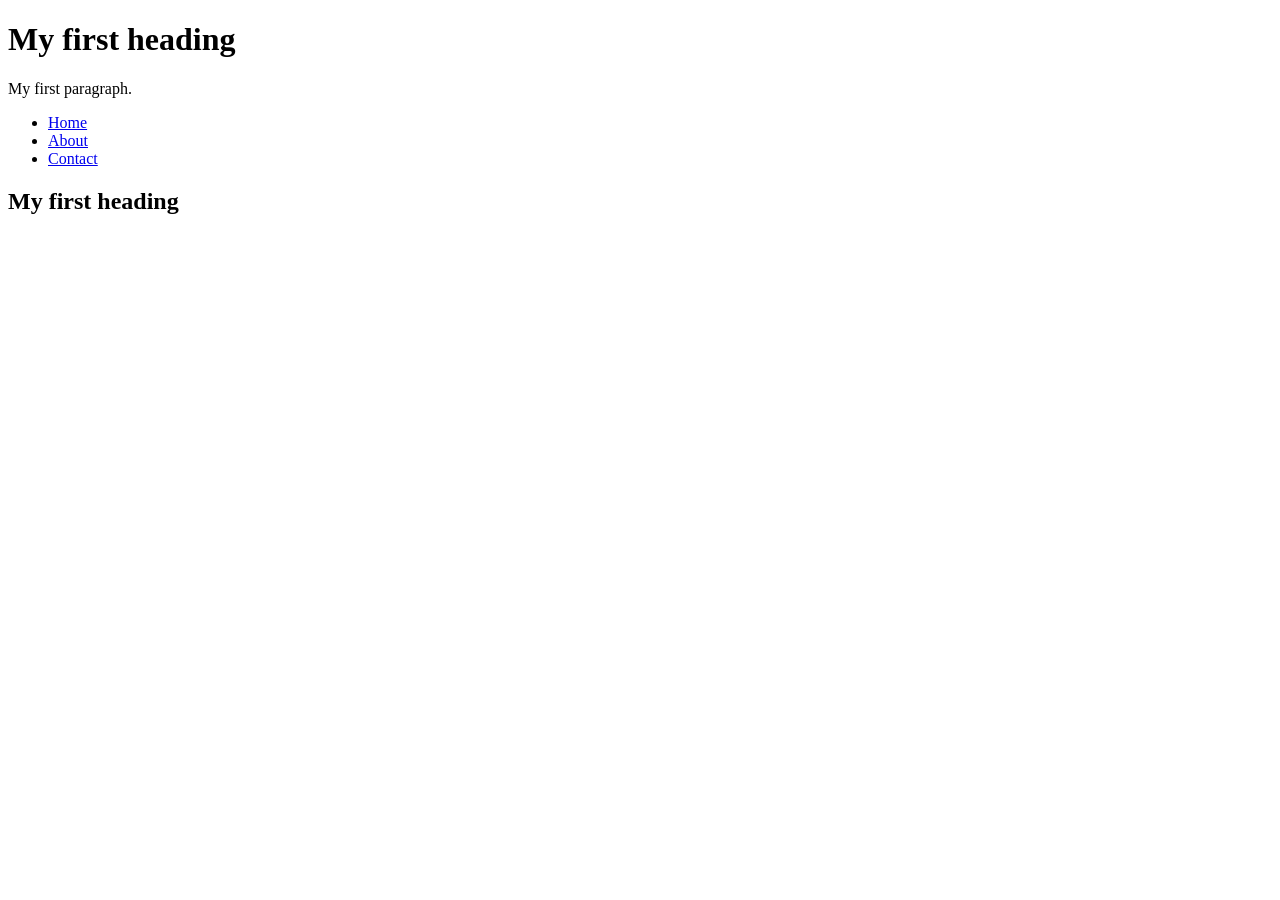
==== index.html @ 36d34771 "push push now" ====
<!DOCTYPE html>
<html>
    <body>
        <h1>My first heading</h1>
        <p>My first paragraph.</p>

        <header>
            <nav>
                <ul>
                    <li><a href="index.html">Home</a></li>
                    <li><a href="about.html">About</a></li>
                    <li><a href="contact.html">Contact</a></li>
                </ul>
<link rel="stylesheet" type="text/css" href="css/style.css"/>
<h1 class="emphasis">My first heading</h1>

            
        </header>
    </body>
</html>
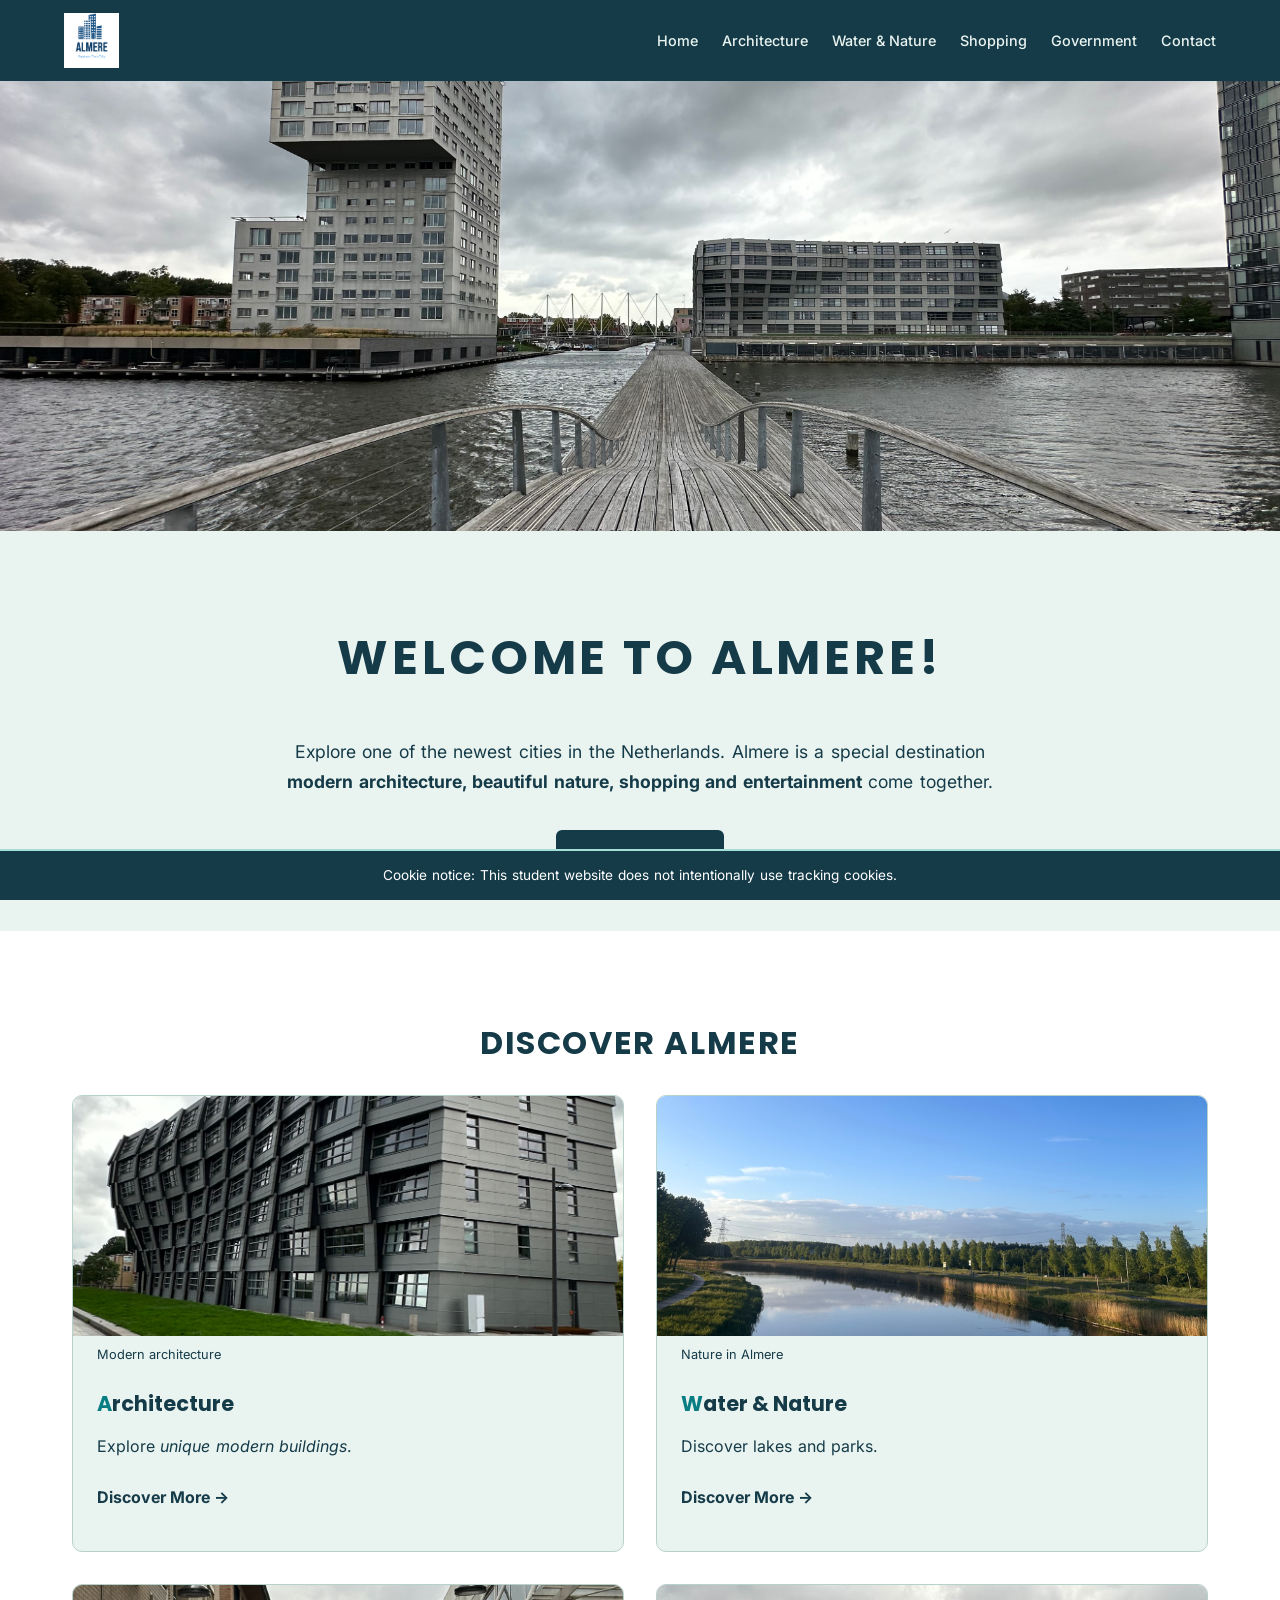
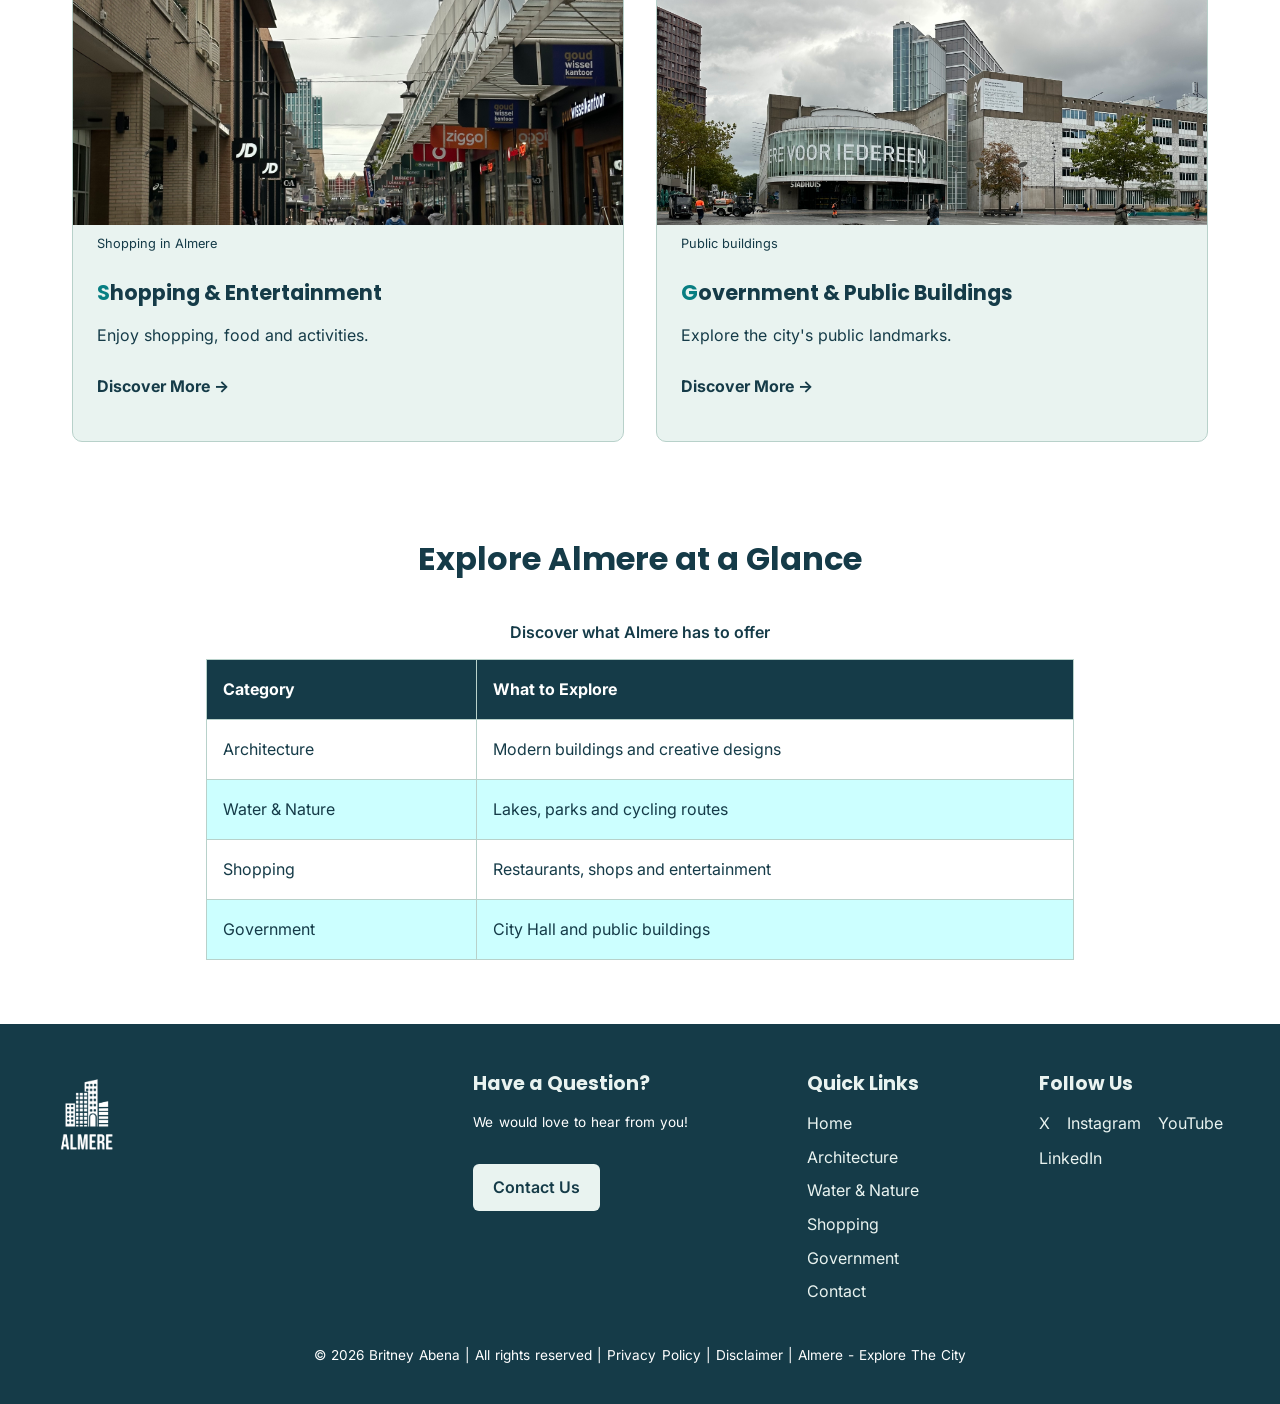
==== commit 8430b60b: "add some contents and edit" ====
--- a/index.html
+++ b/index.html
@@ -1,20 +1,210 @@
 <!DOCTYPE html>
-<html>
-    <body>
-        <h1>My first heading</h1>
-        <p>My first paragraph.</p>
-
-        <header>
-            <nav>
-                <ul>
-                    <li><a href="index.html">Home</a></li>
-                    <li><a href="about.html">About</a></li>
-                    <li><a href="contact.html">Contact</a></li>
-                </ul>
-<link rel="stylesheet" type="text/css" href="css/style.css"/>
-<h1 class="emphasis">My first heading</h1>
-
+<html lang="en">
+
+<head>
+    <meta charset="UTF-8">
+    <meta name="author" content="Britney Asante">
+    <meta name="description" content="Explore Almere through architecture, nature, shopping and public buildings.">
+    <meta name="keywords" content="Almere, architecture, nature, shopping, city">
+    <meta name="viewport" content="width=device-width, initial-scale=1.0">
+
+    <title>Home | Explore The City</title>
+
+    <link rel="stylesheet" type="text/css" href="css/style.css">
+    <link rel="icon" type="image/jpeg" href="img/almere-mainlogo.jpg">
+   
+</head>
+
+<body>
+
+    <!--Navigation-->
+    <header class="site-header">
+        <nav aria-label="Main navigation">
+            <a href="index.html" class="logo">
+                <img src="img/almere-mainlogo.jpg"
+                     alt="Almere"
+                     title="Explore Almere">
+            </a>
+
+            <ul class="navigation">
+                <li><a href="index.html">Home</a></li>
+                <li><a href ="architecture.html">Architecture</a></li>
+                <li><a href="nature.html">Water &amp; Nature</a></li>
+                <li><a href="shopping.html">Shopping</a></li>
+                <li><a href="government.html">Government</a></li>
+                <li><a href="contact.html">Contact</a></li>
+            </ul>
+        </nav>
+    </header>
+
+    <main>
+        <!--Main image and introduction-->
+        <section class="hero">
+            <figure>
+                <img src="img/almere-city.jpg" 
+                     alt="Modern buidings in Almere city Centre"
+                     title="Welcome to Almere">
+            </figure>
+
+            <article>
+                <h1>WELCOME TO ALMERE!</h1>
+
+                <p> 
+                 Explore one of the newest cities in the Netherlands. Almere is a special destination <strong>modern architecture, beautiful nature, shopping and entertainment</strong> come together.
+                </p>
+
+                <a href="#discover" class="button">Explore Almere</a>
+            </article>
+        </section>
+
+        <!--Introduction of Almere-->
+        <section id="discover" class="highlights">
+             <h2>Discover Almere</h2>
+
+             <section class="card-container">
+                <article class="card">
+                    <figure>
+                        <img src="img/architecture.jpg"
+                             alt="Modern buidings in Almere"
+                             title="Architecture in Almere">
+                        <figcaption>Modern architecture</figcaption>
+                    </figure>
+
+                    <h3>Architecture</h3>
+                    <p> Explore <em>unique modern buildings</em>.</p>
+                    <a href="architecture.html">Discover More &rarr;</a>
+                </article>
+
+                <article class="card">
+                    <figure>
+                        <img src="img/nature.jpg"
+                             alt="Lake in Almere"
+                             title="Water and Nature">
+                        <figcaption>Nature in Almere</figcaption>
+                    </figure>
+
+                     <h3>Water &amp; Nature</h3>
+                     <p> Discover lakes and parks.</p>
+                     <a href="nature.html">Discover More &rarr;</a>
+                </article>
+
+
+                <article class="card">
+                    <figure>
+                        <img src="img/shopping.jpg"
+                             alt="Shopping centre in Almere"
+                             title="Shopping and Entertainment">
+                        <figcaption>Shopping in Almere</figcaption>
+                    </figure>
+
+                     <h3>Shopping &amp; Entertainment</h3>
+                     <p> Enjoy shopping, food and activities.</p>
+                     <a href="shopping.html">Discover More &rarr;</a>
+                </article>
+
+                 <article class="card">
+                    <figure>
+                        <img src="img/government.jpg"
+                             alt="Public building in Almere"
+                             title="Government and Public Buildiings">
+                        <figcaption>Public buildings</figcaption>
+                    </figure>
+
+                     <h3>Government &amp; Public Buildings</h3>
+                     <p> Explore the city's public landmarks.</p>
+                     <a href="government.html">Discover More &rarr;</a>
+                </article>
+
+                </section>
+         </section>
+
+         <section class="city-overview">
+    <h2>Explore Almere at a Glance</h2>
+
+    <table>
+        <caption>Discover what Almere has to offer</caption>
+
+        <thead>
+            <tr>
+                <th scope="col">Category</th>
+                <th scope="col">What to Explore</th>
+            </tr>
+        </thead>
+
+        <tbody>
+            <tr>
+                <td>Architecture</td>
+                <td>Modern buildings and creative designs</td>
+            </tr>
+            <tr>
+                <td>Water &amp; Nature</td>
+                <td>Lakes, parks and cycling routes</td>
+            </tr>
+            <tr>
+                <td>Shopping</td>
+                <td>Restaurants, shops and entertainment</td>
+            </tr>
+            <tr>
+                <td>Government</td>
+                <td>City Hall and public buildings</td>
+            </tr>
+        </tbody>
+    </table>
+</section>
+
+    </main>
+
+    <!--Footer-->
+    <footer class="site-footer">
+
+        <section class="footer-container">
+
+            <article class="footer-about">
+                <img src="img/almere-logo.jpg"
+                     alt="Almere"
+                     class="footer-logo"
+                     title="Almere logo">
+                </article>
+
+                <article class="footer-contact">
+                    <h2>Have a Question?</h2>
+                    <p>We would love to hear from you!</p>
+                    <a href="contact.html" class="button">
+                        Contact Us
+                    </a> 
+                </article>
+
+        <nav class="footer-links" aria-label="Footer navigation">
+            <h2>Quick Links</h2>
             
-        </header>
-    </body>
+            <ul>
+                <li><a href="index.html">Home</a></li>
+                <li><a href ="architecture.html">Architecture</a></li>
+                <li><a href="nature.html">Water &amp; Nature</a></li>
+                <li><a href="shopping.html">Shopping</a></li>
+                <li><a href="government.html">Government</a></li>
+                <li><a href="contact.html">Contact</a></li>
+            </ul>
+        </nav>
+
+            <aside class="footer-social">
+               <h2>Follow Us</h2>
+               <a href="https://x.com" aria-label="X">X</a>
+               <a href="https://instagram.com" aria-label="Instagram">Instagram</a>
+               <a href="https://youtube.com" aria-label="YouTube">YouTube</a>
+              <a href="https://linkedin.com" aria-label="LinkedIn">LinkedIn</a>
+            </aside>
+         </section>
+        <p class="copyright">
+            &copy; 2026 Britney Abena | All rights reserved | Privacy Policy | Disclaimer | Almere - Explore The City
+        </p>
+    </footer>
+
+    <aside class="cookie-message" aria-label="Cookie notice">
+    <p>
+        Cookie notice: This student website does not
+        intentionally use tracking cookies.
+    </p>
+</aside>
+</body>
 </html>
--- a/css/style.css
+++ b/css/style.css
@@ -0,0 +1,1855 @@
+@import url('https://fonts.googleapis.com/css2?family=Inter:wght@400;500;600;700&family=Poppins:wght@400;500;600;700&display=swap');
+*{
+    box-sizing: border-box;
+}
+
+html {
+    scroll-behavior: smooth;
+}
+
+body {
+    margin: 0;
+    font-family: 'Inter', sans-serif;
+    background-color: #ffffff;
+    color: #153B48;
+    line-height: 1.7;
+}
+
+h1, h2, h3 {
+    font-family: 'Poppins', sans-serif;
+    line-height: 1.3;
+}
+
+h2 {
+    font-size: 2rem;
+}
+
+p {
+    word-spacing: 0.08em;
+}
+
+a {
+    color: #153B48;
+}
+
+a:hover {
+    color: #087E82;
+}
+
+a:active {
+    color: #A54D2A;
+}
+
+/* HEADER AND NAVIGATION */
+
+.site-header {
+    position: relative;
+    background-color: #153B48;
+    color: #E9F3F0;
+    z-index: 10;
+}
+
+.site-header nav {
+    max-width: 1200px;
+    margin: auto;
+    padding: 0.8rem 1.5rem;
+    display: flex;
+    align-items: center;
+    justify-content: space-between;
+    gap: 2rem;
+}
+
+.logo {
+    display: inline-flex;
+    align-items: center;
+    color: #E9F3F0;
+    font-size: 1.5rem;
+    font-weight: 700;
+    text-decoration: none;
+    letter-spacing: 0.05em;
+}
+
+.logo img {
+    display: block;
+    width: auto;
+    height: 55px;
+    max-width: 160px;
+    object-fit: contain;
+}
+
+.navigation {
+    display: flex;
+    flex-wrap: wrap;
+    align-items: center;
+    gap: 1.5rem;
+    list-style: none;
+    margin: 0;
+    padding: 0;
+}
+
+.navigation a {
+    color: #E9F3F0;
+    text-decoration: none;
+    font-size: 0.9rem;
+    font-weight: 500;
+}
+
+.navigation a:hover {
+    color: #A5DED5;
+}
+
+.navigation a:active {
+    color: #ffffff;
+}
+
+/* HERO SECTION */
+
+.hero {
+    position: relative;
+    background-color: #E9F3F0;
+}
+
+.hero figure {
+    margin: 0;
+}
+
+.hero img {
+    display: block;
+    width: 100%;
+    height: 450px;
+    object-fit: cover;
+    object-position: center;
+}
+
+.hero figcaption {
+    padding: 0.5rem 2rem;
+    font-size: 0.8rem;
+    color: #153B48;
+    text-align: center;
+}
+
+.hero article {
+    max-width: 800px;
+    margin: auto;
+    padding: 3rem 2rem;
+    text-align: center;
+}
+
+.hero h1 {
+    color: #153B48;
+    font-size: 3rem;
+    text-transform: uppercase;
+    letter-spacing: 0.08em;
+}
+
+.hero p {
+    color: #153B48;
+    font-size: 1.1rem;
+}
+
+/* BUTTONS */
+
+.button {
+    display: inline-block;
+    margin-top: 1rem;
+    padding: 0.8rem 1.6rem;
+    background-color: #153B48;
+    color: #E9F3F0;
+    text-decoration: none;
+    border-radius: 6px;
+    font-weight: 600;
+}
+
+.button:hover {
+    background-color: #24566A;
+    color: #ffffff;
+}
+
+/* DISCOVER ALMERE SECTION */
+
+.highlights {
+    max-width: 1200px;
+    margin: auto;
+    padding: 4rem 2rem;
+}
+
+.highlights h2 {
+    text-align: center;
+    text-transform: uppercase;
+    letter-spacing: 0.05em;
+    margin-bottom: 2rem;
+    color: #153B48;
+}
+
+/* CATEGORY CARDS */
+
+.card-container {
+    display: grid;
+    grid-template-columns: repeat(2, minmax(0, 1fr));
+    gap: 2rem;
+}
+
+.card {
+    background-color: #E9F3F0;
+    border: 1px solid #B8D1CA;
+    border-radius: 10px;
+    overflow: hidden;
+    padding-bottom: 1.5rem;
+}
+
+.card figure {
+    margin: 0;
+}
+
+.card img {
+    display: block;
+    width: 100%;
+    height: 240px;
+    object-fit: cover;
+}
+
+.card figcaption {
+    padding: 0.5rem 1.5rem;
+    font-size: 0.8rem;
+    color: #153B48;
+}
+
+.card h3 {
+    margin: 1rem 1.5rem;
+    color: #153B48;
+    font-size: 1.3rem;
+}
+
+.card p {
+    margin: 0.5rem 1.5rem;
+    color: #153B48;
+}
+
+.card a {
+    display: inline-block;
+    margin: 1rem 1.5rem;
+    font-weight: 700;
+    text-decoration: none;
+    color: #153B48;
+}
+
+.card a:hover {
+    color: #087E82;
+    text-decoration: underline;
+}
+
+.card h3::first-letter {
+    color: #087E82;
+}
+
+.card img[src="img/nature.jpg"] {
+    object-position: center 75%;
+}
+
+/* CONTACT SECTION */
+
+.contact-banner {
+    background-color: #153B48;
+    color: #E9F3F0;
+    text-align: center;
+    padding: 4rem 2rem;
+}
+
+.contact-banner h2 {
+    color: #E9F3F0;
+    margin-top: 0;
+}
+
+.contact-banner .button {
+    background-color: #E9F3F0;
+    color: #153B48;
+}
+
+.contact-banner .button:hover {
+    background-color: #ffffff;
+}
+
+/* FOOTER */
+
+.site-footer {
+    background-color: #153B48;
+    color: white;
+    padding: 3rem 2rem 1.5rem; 
+}
+
+.footer-container {
+    max-width: 1200px;
+    margin: 0 auto;
+    display: grid;
+    grid-template-columns: 2fr 1.5fr 1fr 1fr;
+    gap: 2rem;
+    align-items: start;
+}
+
+.footer-container > * {
+    min-width: 0;
+}
+
+/*FOOTER HEADINGS */
+
+.site-footer h2 {
+    color: #E9F3F0;
+    font-size: 1.2rem;
+    margin-top: 0;
+    margin-bottom: 0.8rem;
+}
+
+.footer-about img {
+    display: block;
+    width: 100px;
+    height: auto;
+    margin-bottom: 1rem;
+    mix-blend-mode: screen;
+}
+
+.footer-about p {
+    font-size: 0.85rem;
+    line-height: 1.6;
+}
+
+/* FOOTER CONTACT */
+
+.footer-contact p {
+    font-size: 0.85rem;
+}
+
+.footer-contact .button {
+    display: inline-block;
+    background-color: #E9F3F0;
+    color: #153B48;
+    padding: 10px 20px;
+    border-radius: 6px;
+    text-decoration: none;
+    font-weight: 600;
+}
+
+.footer-contact .button:hover {
+    background-color: #ffffff;
+    color: #153B48;
+}
+
+/* FOOTER QUICK LINKS */
+
+.site-footer ul {
+    list-style: none;
+    padding: 0;
+    margin: 0;
+}
+
+.site-footer li {
+    margin-bottom: 0.4rem;
+}
+
+.site-footer a {
+    color: #E9F3F0;
+    text-decoration: none;
+}
+
+.site-footer a:hover {
+    color: #A5DED5;
+}
+
+/* SOCIAL MEDIA ICONS */
+
+.footer-social .social-icons {
+    display: flex;
+    gap: 10px;
+    flex-wrap: wrap;
+}
+
+.footer-social .social-icons a {
+    display: inline-flex;
+    align-items: center;
+    justify-content: center;
+    width: 35px;
+    height: 35px;
+    border-radius: 50%;
+    background-color: #E9F3F0;
+    color: #153B48;
+    text-decoration: none;
+    font-weight: 700;
+    font-size: 0.8rem;
+}
+
+.footer-social .social-icons a:hover {
+    background-color: #ffffff;
+    color: #087E82;
+}
+
+.footer-social a {
+    display: inline-block;
+    margin-right: 0.8rem;
+    margin-bottom: 0.5rem;
+}
+
+/* COPYRIGHT */
+
+.copyright {
+    text-align: center;
+    margin-top: 2rem;
+    font-size: 0.85rem;
+}
+
+/* FOOTER TABLET RESPONSIVENESS */
+
+@media screen and (max-width: 1024px) {
+    .footer-container {
+        grid-template-columns: repeat(2, 1fr);
+    }
+}
+
+/* FOOTER MOBILE RESPONSIVENESS */
+
+@media screen and (max-width: 768px) {
+    .footer-container {
+        grid-template-columns: 1fr;
+        gap: 2rem;
+    }
+
+    .site-footer {
+        padding: 2rem 1.5rem;
+    }
+
+    .footer-social .social-icons {
+        justify-content: flex-start;
+    }
+
+    .copyright {
+        font-size: 0.7rem;
+    }
+}
+
+/* HOMEPAGE AND NAVIGATION - MOBILE */
+
+@media screen and (max-width: 768px) {
+
+    .site-header nav {
+        flex-direction: column;
+        align-items: center;
+        gap: 1rem;
+    }
+
+    .navigation {
+        justify-content: center;
+        gap: 0.8rem;
+    }
+
+    .hero img {
+        height: 250px;
+    }
+
+    .hero h1 {
+        font-size: 2rem;
+    }
+
+    .hero article {
+        padding: 2rem 1rem;
+    }
+
+    .highlights {
+        padding: 2rem 1rem;
+    }
+
+    .card-container {
+        grid-template-columns: 1fr;
+    }
+}
+
+/* ================
+ARCHITECTURE PAGE 
+===================*/
+
+/* ARCHITECTURE HERO SECTION */
+
+.architecture-hero {
+    position: relative;
+    width: 100%;
+    background-color: #E9F3F0;
+    overflow: hidden;
+}
+
+.architecture-hero > img {
+    display: block;
+    width: 100%;
+    height: 500px;
+    object-fit: cover;
+    object-position: center;
+}
+
+/* TEXT ON THE HERO IMAGE */
+
+.architecture-intro {
+    position: absolute;
+    left: 5%;
+    bottom: 8%;
+    max-width: 450px;
+    padding: 1.5rem;
+    background-color: rgba(21, 59, 72, 0.8);
+    color: #ffffff;
+    border-radius: 6px;
+}
+
+.architecture-intro h1 {
+    color: #ffffff;
+    font-size: 3rem;
+    line-height: 1.2;
+    margin-top: 0;
+    margin-bottom: 1rem;
+    text-transform: uppercase;
+    max-width: 330px;
+}
+
+.architecture-intro p {
+    color: #ffffff;
+    font-size: 1rem;
+    line-height: 1.6;
+    margin: 0;
+}
+
+/* KUNSTLINIE SECTION */
+
+.kunstline-section {
+    width: 90%;
+    max-width: 1100px;
+    margin: 3rem auto;
+    padding: 2rem;
+}
+
+.kunstline-images {
+    display: grid;
+    grid-template-columns: 1fr 2fr;
+    gap: 1.5rem;
+    align-items: start;
+    width: 100%;
+}
+
+.kunstline-images figure {
+    margin: 0;
+    min-width: 0;
+}
+
+.kunstline-images img {
+    display: block;
+    width: 100%;
+    height: 300px;
+    object-fit: cover;
+    border-radius: 8px;
+}
+
+.kunstline-images figcaption {
+    font-size: 0.85rem;
+    color: #153B48;
+    margin-top: 0.5rem;
+}
+
+/* KUNSTLINIE TEXT */
+
+.kunstline-text {
+    margin-top: 2rem;
+    padding: 1.5rem;
+    background-color: #E9F3F0;
+    border-radius: 6px;
+}
+
+.kunstline-text h2 {
+    font-size: 1.8rem;
+    color: #153B48;
+    margin-top: 0;
+    margin-bottom: 1rem;
+}
+
+.kunstline-text p {
+    font-size: 1rem;
+    line-height: 1.7;
+    color: #153B48;
+    text-indent: 1rem;
+    margin-bottom: 0;
+}
+
+/* MORE ARCHITECTURAL BUILDINGS */
+
+.architecture-buildings {
+    max-width: 1200px;
+    margin: 0 auto;
+    padding: 0 2rem 4rem;
+}
+
+.architecture-buildings > h2 {
+    text-align: center;
+    font-size: 2rem;
+    color: #153B48;
+    margin-bottom: 2rem;
+    text-transform: uppercase;
+    letter-spacing: 0.05em;
+}
+
+/* BUILDING CARDS */
+
+.architecture-card-container {
+    display: grid;
+    grid-template-columns: repeat(2, minmax(0, 1fr));
+    gap: 2rem;
+}
+
+.architecture-card {
+    background-color: #E9F3F0;
+    border-color: #B8D1CA;
+    border-style: solid;
+    border-width: 1px;
+    border-radius: 8px;
+    overflow: hidden;
+    padding-bottom: 1.5rem;
+}
+
+.architecture-card figure {
+    margin: 0;
+}
+
+.architecture-card img {
+    display: block;
+    width: 100%;
+    height: 280px;
+    object-fit: cover;
+}
+
+.architecture-card figcaption {
+    font-size: 0.85rem;
+    padding: 0.5rem 1.5rem;
+    color: #153B48;
+}
+
+.architecture-card h3 {
+    font-size: 1.4rem;
+    color: #153B48;
+    margin: 1rem 1.5rem;
+}
+
+.architecture-card h3::first-letter {
+    color: #087E82;
+}
+
+.architecture-card p {
+    font-size: 1rem;
+    line-height: 1.7;
+    margin: 0.5rem 1.5rem;
+    color: #153B48;
+}
+
+/* TABLET RESPONSIVENESS */
+
+@media screen and (max-width: 1024px) {
+
+    .architecture-hero > img {
+        height: 420px;
+    }
+
+    .architecture-intro {
+        max-width: 400px;
+    }
+
+    .architecture-intro h1 {
+        font-size: 2.5rem;
+    }
+
+    .kunstline-images {
+        grid-template-columns: 1fr 1.5fr;
+    }
+
+    .architecture-card img {
+        height: 240px;
+    }
+}
+
+/* SMARTPHONE RESPONSIVENESS */
+
+@media screen and (max-width: 768px) {
+
+    .architecture-hero > img {
+        height: 280px;
+    }
+
+    .architecture-intro {
+        position: static;
+        max-width: none;
+        padding: 2rem 1.5rem;
+        background-color: #153B48;
+        border-radius: 0;
+    }
+
+    .architecture-intro h1 {
+        font-size: 2rem;
+        max-width: none;
+    }
+
+    .architecture-intro p {
+        font-size: 0.95rem;
+    }
+
+    .kunstline-section {
+        padding: 2rem 1rem;
+    }
+
+    .kunstline-images {
+        grid-template-columns: 1fr;
+        gap: 1.5rem;
+    }
+
+    .kunstline-images img {
+        height: auto;
+        max-height: 350px;
+        object-fit: cover;
+    }
+
+    .kunstline-text {
+        padding: 1.5rem;
+    }
+
+    .kunstline-text h2 {
+        font-size: 1.5rem;
+    }
+
+    .architecture-buildings {
+        padding: 2rem 1rem;
+    }
+
+    .architecture-buildings > h2 {
+        font-size: 1.6rem;
+    }
+
+    .architecture-card-container {
+        grid-template-columns: 1fr;
+        gap: 1.5rem;
+    }
+
+    .architecture-card img {
+        height: 230px;
+    }
+
+    .architecture-card h3 {
+        font-size: 1.2rem;
+    }
+}
+
+
+/* =====================================
+   WATER AND NATURE PAGE
+   ===================================== */
+
+/* NATURE HERO */
+
+.nature-hero {
+    position: relative;
+    width: 100%;
+    overflow: hidden;
+    background-color: #153B48;
+}
+
+.nature-hero > img {
+    display: block;
+    width: 100%;
+    height: 480px;
+    object-fit: cover;
+    object-position: center;
+}
+
+.nature-hero-text {
+    position: absolute;
+    top: 50%;
+    left: 5%;
+    transform: translateY(-50%);
+    max-width: 430px;
+    padding: 1.5rem;
+    color: #ffffff;
+    background-color: rgba(21, 59, 72, 0.45);
+}
+
+.nature-discover {
+    font-size: 1.4rem;
+    font-weight: 600;
+    margin: 0 0 0.3rem;
+}
+
+.nature-hero-text h1 {
+    color: #ffffff;
+    font-size: 2.8rem;
+    line-height: 1.1;
+    max-width: 360px;
+    margin: 0 0 1.5rem;
+}
+
+.nature-hero-text p {
+    color: #ffffff;
+    font-size: 1rem;
+    line-height: 1.6;
+}
+
+/* MAIN NATURE CONTENT */
+
+.nature-content {
+    max-width: 1200px;
+    margin: 0 auto;
+    padding: 2rem;
+    background-color: #E9F3F0;
+}
+
+/* EXPLORE THE OUTDOORS */
+
+.nature-heading {
+    margin-bottom: 2rem;
+}
+
+.nature-heading h2 {
+    color: #153B48;
+    font-size: 2.2rem;
+    line-height: 1.2;
+    margin: 0 0 0.5rem;
+}
+
+.nature-heading p {
+    color: #153B48;
+    font-size: 1.1rem;
+    line-height: 1.5;
+    max-width: 900px;
+    margin: 0;
+}
+
+/* FOUR NATURE CARDS */
+
+.nature-card-container {
+    display: grid;
+    grid-template-columns: repeat(2, minmax(0, 1fr));
+    gap: 3.5rem 0.5rem;
+}
+
+.nature-card {
+    background-color: #E9F3F0;
+    border-color: #B8C9C5;
+    border-style: solid;
+    border-width: 1px;
+    overflow: hidden;
+}
+
+.nature-card figure {
+    margin: 0;
+}
+
+.nature-card img {
+    display: block;
+    width: 100%;
+    height: 270px;
+    object-fit: cover;
+    object-position: center 75%;
+}
+
+.nature-card figcaption {
+    font-size: 0.85rem;
+    color: #153B48;
+    padding: 0.5rem 1rem 0;
+    font-weight: 600;
+}
+
+.nature-card-text {
+    padding: 0.5rem 1rem 1.5rem;
+}
+
+.nature-card-text h3 {
+    color: #153B48;
+    font-size: 1.1rem;
+    margin: 0 0 0.4rem;
+}
+
+.nature-card-text p {
+    color: #153B48;
+    font-size: 0.85rem;
+    line-height: 1.5;
+    margin: 0;
+}
+
+/* HOVER EFFECT */
+
+.nature-card:hover {
+    border-color: #153B48;
+}
+
+.nature-card a:hover {
+    color: #087E82;
+}
+
+/* TABLET */
+
+@media screen and (max-width: 1024px) {
+
+    .nature-hero > img {
+        height: 400px;
+    }
+
+    .nature-hero-text h1 {
+        font-size: 2.3rem;
+    }
+
+    .nature-card img {
+        height: 220px;
+    }
+}
+
+/* SMARTPHONE */
+
+@media screen and (max-width: 768px) {
+
+    .nature-hero > img {
+        height: 280px;
+    }
+
+    .nature-hero-text {
+        position: static;
+        transform: none;
+        max-width: none;
+        padding: 2rem 1.5rem;
+        background-color: #153B48;
+    }
+
+    .nature-hero-text h1 {
+        font-size: 2rem;
+        max-width: none;
+    }
+
+    .nature-discover {
+        font-size: 1.1rem;
+    }
+
+    .nature-content {
+        padding: 1.5rem 1rem;
+    }
+
+    .nature-heading h2 {
+        font-size: 1.8rem;
+    }
+
+    .nature-heading p {
+        font-size: 1rem;
+    }
+
+    .nature-card-container {
+        grid-template-columns: 1fr;
+        gap: 1.5rem;
+    }
+
+    .nature-card img {
+        height: 230px;
+    }
+
+    .nature-card-text h3 {
+        font-size: 1.2rem;
+    }
+}
+
+
+/* =====================================
+   SHOPPING AND ENTERTAINMENT PAGE
+   ===================================== */
+
+/* SHOPPING HERO */
+
+.shopping-hero {
+    position: relative;
+    width: 100%;
+    overflow: hidden;
+    background-color: #153B48;
+}
+
+.shopping-hero > img {
+    display: block;
+    width: 100%;
+    height: 500px;
+    object-fit: cover;
+    object-position: center;
+}
+
+.shopping-hero-text {
+    position: absolute;
+    top: 50%;
+    left: 5%;
+    transform: translateY(-50%);
+    max-width: 490px;
+    padding: 1.5rem;
+    color: #ffffff;
+    background-color: rgba(21, 59, 72, 0.35);
+}
+
+.shopping-hero-text h1 {
+    color: #ffffff;
+    font-size: 2.8rem;
+    line-height: 1.1;
+    max-width: 420px;
+    margin: 0 0 1.5rem;
+}
+
+.shopping-hero-text p {
+    color: #ffffff;
+    font-size: 1.1rem;
+    line-height: 1.6;
+    margin: 0;
+}
+
+/* SHOPPING CONTENT */
+
+.shopping-content {
+    width: 90%;
+    max-width: 1200px;
+    margin: 0 auto;
+    padding: 1.5rem 1rem 5rem;
+    background-color: #E9F3F0;
+}
+
+/* HORIZONTAL SHOPPING CARDS */
+
+.shopping-place {
+    display: grid;
+    grid-template-columns: 45% 55%;
+    min-height: 300px;
+    margin-bottom: 1.5rem;
+    background-color: #E9F3F0;
+    overflow: hidden;
+    border: 1px solid #AFC7C1;
+}
+
+.shopping-place-image {
+    margin: 0;
+    min-width: 0;
+    min-height: 300px;
+    position: relative;
+    overflow: hidden;
+}
+
+.shopping-place-image img {
+    position: absolute;
+    top: 0;
+    left: 0;
+    display: block;
+    width: 100%;
+    height: 100%;
+    object-fit: cover;
+    object-position: center;
+}
+
+.shopping-place-image figcaption {
+    position: absolute;
+    bottom: 0;
+    left: 0;
+    padding: 0.4rem 0.8rem;
+    background-color: rgba(21, 59, 72, 0.85);
+    color: #ffffff;
+    font-size: 0.8rem;
+}
+
+/* CARD TEXT */
+
+.shopping-place-text {
+    padding: 1.5rem 2rem;
+}
+
+.shopping-symbol {
+    display: block;
+    font-size: 2.5rem;
+    line-height: 1;
+    margin-bottom: 0.6rem;
+}
+
+.shopping-place-text h2 {
+    color: #153B48;
+    font-size: 1.7rem;
+    line-height: 1.2;
+    margin: 0 0 1rem;
+}
+
+.shopping-place-text p {
+    color: #153B48;
+    font-size: 1rem;
+    line-height: 1.6;
+    margin: 0 0 1rem;
+}
+
+.shopping-place-text p:last-child {
+    margin-bottom: 0;
+}
+
+/* ASSESSMENT CSS FEATURES */
+
+.shopping-place:hover {
+    border-color: #153B48;
+}
+
+.shopping-place:nth-child(even) {
+    border-width: 2px;
+}
+
+.shopping-place-text h2::first-letter {
+    color: #087E82;
+}
+
+/* TABLET */
+
+@media screen and (max-width: 1024px) {
+
+    .shopping-hero > img {
+        height: 420px;
+    }
+
+    .shopping-hero-text h1 {
+        font-size: 2.3rem;
+    }
+
+    .shopping-place-text {
+        padding: 1.2rem;
+    }
+
+    .shopping-place-text h2 {
+        font-size: 1.4rem;
+    }
+
+    .shopping-place-text p {
+        font-size: 0.95rem;
+    }
+}
+
+/* SMARTPHONE */
+
+@media screen and (max-width: 768px) {
+
+    .shopping-hero > img {
+        height: 280px;
+    }
+
+    .shopping-hero-text {
+        position: static;
+        transform: none;
+        max-width: none;
+        padding: 2rem 1.5rem;
+        background-color: #153B48;
+    }
+
+    .shopping-hero-text h1 {
+        font-size: 2rem;
+        max-width: none;
+    }
+
+    .shopping-hero-text p {
+        font-size: 1rem;
+    }
+
+    .shopping-content {
+        padding: 1.5rem 1rem 3rem;
+    }
+
+    .shopping-place {
+        grid-template-columns: 1fr;
+        min-height: 0;
+    }
+
+    .shopping-place-image {
+        height: 230px;
+        min-height: 0;
+    }
+
+    .shopping-place-image img {
+        height: 100%;
+    }
+
+    .shopping-place-text {
+        padding: 1.5rem;
+    }
+
+    .shopping-place-text h2 {
+        font-size: 1.4rem;
+    }
+
+    .shopping-symbol {
+        font-size: 2rem;
+    }
+}
+
+
+
+
+/* =====================================
+   GOVERNMENT AND PUBLIC BUILDINGS PAGE
+   ===================================== */
+
+/* HERO SECTION */
+
+.government-hero {
+    position: relative;
+    width: 100%;
+    overflow: hidden;
+    background-color: #153B48;
+}
+
+.government-hero > img {
+    display: block;
+    width: 100%;
+    height: 500px;
+    object-fit: cover;
+    object-position: center;
+}
+
+.government-hero-text {
+    position: absolute;
+    top: 50%;
+    left: 5%;
+    transform: translateY(-50%);
+    max-width: 490px;
+    padding: 1.5rem;
+    background-color: rgba(21, 59, 72, 0.25);
+}
+
+.government-hero-text h1 {
+    color: #153B48;
+    font-size: 2.8rem;
+    line-height: 1.2;
+    margin: 0 0 2rem;
+}
+
+.government-hero-text p {
+    color: #ffffff;
+    font-size: 1rem;
+    line-height: 1.6;
+    margin: 0;
+}
+
+/* MAIN CONTENT */
+
+.government-content {
+    max-width: 1200px;
+    margin: 0 auto;
+    padding: 2rem 1rem 5rem;
+    background-color: #E9F3F0;
+}
+
+/* INTRODUCTION */
+
+.government-heading {
+    padding: 0 1rem 1.5rem;
+}
+
+.government-heading h2 {
+    color: #153B48;
+    font-size: 2rem;
+    line-height: 1.3;
+    margin: 0 0 1rem;
+}
+
+.government-heading p {
+    color: #153B48;
+    font-size: 1rem;
+    line-height: 1.6;
+    margin: 0;
+}
+
+/* CITY HALL FEATURE */
+
+.government-feature {
+    display: grid;
+    grid-template-columns: 1fr 1fr;
+    background-color: #ffffff;
+    border-color: #AFC7C1;
+    border-style: solid;
+    border-width: 1px;
+    border-radius: 6px;
+    overflow: hidden;
+}
+
+.government-feature figure {
+    margin: 0;
+    min-width: 0;
+    position: relative;
+}
+
+.government-feature img {
+    display: block;
+    width: 100%;
+    height: 100%;
+    min-height: 300px;
+    object-fit: cover;
+}
+
+.government-feature figcaption {
+    position: absolute;
+    bottom: 0;
+    left: 0;
+    padding: 0.4rem 0.8rem;
+    background-color: rgba(21, 59, 72, 0.85);
+    color: #ffffff;
+    font-size: 0.8rem;
+}
+
+.government-feature-text {
+    padding: 2rem;
+}
+
+.government-feature-text h2 {
+    color: #153B48;
+    font-size: 1.6rem;
+    line-height: 1.3;
+    margin: 0 0 1.5rem;
+}
+
+.government-feature-text p {
+    color: #153B48;
+    font-size: 0.95rem;
+    line-height: 1.6;
+    margin: 0 0 1.5rem;
+}
+
+/* MORE PUBLIC BUILDINGS */
+
+.government-more {
+    margin-top: 2rem;
+}
+
+.government-more > h2 {
+    color: #153B48;
+    font-size: 1.8rem;
+    margin: 0 0 1.5rem;
+}
+
+/* FOUR BUILDING CARDS */
+
+.government-card-container {
+    display: grid;
+    grid-template-columns: repeat(2, minmax(0, 1fr));
+    gap: 3rem 1rem;
+}
+
+.government-card {
+    display: grid;
+    grid-template-columns: 1fr 1fr;
+    background-color: #ffffff;
+    border-color: #AFC7C1;
+    border-style: solid;
+    border-width: 1px;
+    border-radius: 6px;
+    overflow: hidden;
+}
+
+.government-card figure {
+    margin: 0;
+    min-width: 0;
+    position: relative;
+}
+
+.government-card img {
+    display: block;
+    width: 100%;
+    height: 100%;
+    min-height: 240px;
+    object-fit: cover;
+}
+
+.government-card figcaption {
+    position: absolute;
+    bottom: 0;
+    left: 0;
+    padding: 0.3rem 0.5rem;
+    background-color: rgba(21, 59, 72, 0.85);
+    color: #ffffff;
+    font-size: 0.7rem;
+}
+
+.government-card-text {
+    padding: 1.2rem;
+    align-self: center;
+}
+
+.government-card-text h3 {
+    color: #153B48;
+    font-size: 1.1rem;
+    line-height: 1.3;
+    margin: 0 0 1rem;
+}
+
+.government-card-text p {
+    color: #153B48;
+    font-size: 0.85rem;
+    line-height: 1.6;
+    margin: 0;
+}
+
+/* HOVER EFFECT */
+
+.government-card:hover {
+    border-color: #153B48;
+}
+
+/* TABLET */
+
+@media screen and (max-width: 1024px) {
+
+    .government-hero > img {
+        height: 420px;
+    }
+
+    .government-hero-text h1 {
+        font-size: 2.2rem;
+    }
+
+    .government-card-container {
+        grid-template-columns: 1fr;
+        gap: 1.5rem;
+    }
+
+    .government-card img {
+        min-height: 220px;
+    }
+}
+
+/* SMARTPHONE */
+
+@media screen and (max-width: 768px) {
+
+    .government-hero > img {
+        height: 280px;
+    }
+
+    .government-hero-text {
+        position: static;
+        transform: none;
+        max-width: none;
+        padding: 2rem 1.5rem;
+        background-color: #153B48;
+    }
+
+    .government-hero-text h1 {
+        color: #ffffff;
+        font-size: 2rem;
+    }
+
+    .government-content {
+        padding: 1.5rem 1rem 3rem;
+    }
+
+    .government-heading h2 {
+        font-size: 1.6rem;
+    }
+
+    .government-feature {
+        grid-template-columns: 1fr;
+    }
+
+    .government-feature img {
+        height: 230px;
+        min-height: 0;
+    }
+
+    .government-feature-text {
+        padding: 1.5rem;
+    }
+
+    .government-feature-text h2 {
+        font-size: 1.4rem;
+    }
+
+    .government-card {
+        grid-template-columns: 1fr;
+    }
+
+    .government-card img {
+        height: 220px;
+        min-height: 0;
+    }
+
+    .government-card-text {
+        padding: 1.5rem;
+    }
+}
+
+
+
+
+/* =====================================
+   CONTACT PAGE
+   ===================================== */
+
+/* CONTACT HERO */
+
+.contact-hero {
+    max-width: 1200px;
+    margin: 2rem auto 0;
+}
+
+.contact-hero img {
+    display: block;
+    width: 100%;
+    height: 450px;
+    object-fit: cover;
+    object-position: center 75%;
+}
+
+/* CONTACT INTRODUCTION */
+
+.contact-introduction {
+    max-width: 1100px;
+    margin: 2rem auto 1.5rem;
+    padding: 0 1rem;
+}
+
+.contact-introduction h1 {
+    text-align: center;
+    color: #153B48;
+    font-size: 2.8rem;
+    margin: 0 0 0.5rem;
+}
+
+.contact-introduction p {
+    color: #153B48;
+    font-size: 1.5rem;
+    font-weight: 600;
+    line-height: 1.3;
+    margin: 0;
+}
+
+/* CONTACT TWO COLUMN LAYOUT */
+
+.contact-layout {
+    display: grid;
+    grid-template-columns: 1fr 1fr;
+    gap: 0;
+    max-width: 1100px;
+    margin: 0 auto 5rem;
+    padding: 0 1rem;
+    align-items: start;
+}
+
+/* LEFT CONTACT INFORMATION */
+
+.contact-information {
+    padding: 1.5rem;
+    background-color: #ffffff;
+    border-color: #153B48;
+    border-style: solid;
+    border-width: 1px;
+    border-radius: 5px;
+}
+
+.contact-information h2 {
+    color: #153B48;
+    font-size: 2rem;
+    margin: 0 0 0.5rem;
+    text-align: center;
+}
+
+.contact-information > p {
+    text-align: center;
+    color: #153B48;
+    font-size: 1rem;
+    margin: 0 0 1rem;
+}
+
+/* CONTACT INFORMATION CARDS */
+
+.contact-info-grid {
+    display: grid;
+    grid-template-columns: repeat(2, minmax(0, 1fr));
+    gap: 1rem;
+}
+
+.contact-info-card {
+    background-color: #E9F3F0;
+    padding: 1rem;
+    min-height: 170px;
+    border-radius: 4px;
+}
+
+.contact-icon {
+    display: block;
+    color: #153B48;
+    font-size: 2.5rem;
+    line-height: 1.2;
+    margin-bottom: 0.5rem;
+}
+
+.contact-info-card h3 {
+    color: #153B48;
+    font-size: 1.1rem;
+    margin: 0 0 0.5rem;
+}
+
+.contact-info-card p {
+    color: #153B48;
+    font-size: 0.95rem;
+    line-height: 1.4;
+    margin: 0 0 0.3rem;
+}
+
+.contact-info-card a {
+    color: #153B48;
+    text-decoration: none;
+}
+
+.contact-info-card a:hover {
+    text-decoration: underline;
+}
+
+/* SOCIAL MEDIA */
+
+.contact-social {
+    display: flex;
+    gap: 0.8rem;
+    margin-top: 1.5rem;
+}
+
+.contact-social a {
+    display: flex;
+    align-items: center;
+    justify-content: center;
+    width: 38px;
+    height: 38px;
+    background-color: #E9F3F0;
+    color: #153B48;
+    border-radius: 50%;
+    text-decoration: none;
+    font-size: 0.9rem;
+    font-weight: 700;
+}
+
+.contact-social a:hover {
+    background-color: #153B48;
+    color: #ffffff;
+}
+
+/* RIGHT CONTACT FORM */
+
+.contact-form-section {
+    background-color: #E9F3F0;
+    padding: 1.5rem;
+    border-color: #153B48;
+    border-style: solid;
+    border-width: 1px;
+    border-radius: 5px;
+}
+
+.contact-form-section h2 {
+    color: #153B48;
+    font-size: 1.6rem;
+    margin: 0 0 0.5rem;
+}
+
+.contact-form-section > p {
+    color: #153B48;
+    font-size: 0.95rem;
+    margin: 0 0 1rem;
+}
+
+.contact-form-section fieldset {
+    border: 0;
+    padding: 0;
+    margin: 0;
+    min-width: 0;
+}
+
+.contact-form-section legend {
+    font-size: 0.9rem;
+    color: #153B48;
+    font-weight: 600;
+    margin-bottom: 0.8rem;
+}
+
+.contact-form-section label {
+    display: block;
+    color: #153B48;
+    font-size: 0.95rem;
+    margin: 0.8rem 0 0.3rem;
+}
+
+.contact-form-section select,
+.contact-form-section input[type="text"],
+.contact-form-section input[type="email"],
+.contact-form-section textarea {
+    display: block;
+    width: 100%;
+    padding: 0.8rem;
+    background-color: #ffffff;
+    border-color: #C9D8D4;
+    border-style: solid;
+    border-width: 1px;
+    border-radius: 4px;
+    font-family: inherit;
+    font-size: 0.95rem;
+    box-sizing: border-box;
+}
+
+.contact-form-section textarea {
+    resize: vertical;
+    min-height: 120px;
+}
+
+.contact-form-section input:focus,
+.contact-form-section select:focus,
+.contact-form-section textarea:focus {
+    outline: 2px solid #153B48;
+    outline-offset: 2px;
+}
+
+/* SUBMIT BUTTON */
+
+.contact-submit {
+    display: block;
+    width: 55%;
+    margin: 1.5rem auto 0;
+    padding: 0.8rem 1rem;
+    background-color: #153B48;
+    color: #ffffff;
+    border-color: #153B48;
+    border-style: solid;
+    border-width: 1px;
+    border-radius: 5px;
+    font-size: 1rem;
+    font-weight: 600;
+    cursor: pointer;
+}
+
+.contact-submit:hover {
+    background-color: #245968;
+}
+
+/* TABLET */
+
+@media screen and (max-width: 1024px) {
+
+    .contact-hero img {
+        height: 350px;
+    }
+
+    .contact-introduction p {
+        font-size: 1.3rem;
+    }
+
+    .contact-layout {
+        grid-template-columns: 1fr;
+        gap: 1.5rem;
+    }
+}
+
+/* SMARTPHONE */
+
+@media screen and (max-width: 768px) {
+
+    .contact-hero {
+        margin-top: 1rem;
+    }
+
+    .contact-hero img {
+        height: 230px;
+    }
+
+    .contact-introduction {
+        margin: 1.5rem auto;
+    }
+
+    .contact-introduction h1 {
+        font-size: 2rem;
+    }
+
+    .contact-introduction p {
+        font-size: 1.1rem;
+    }
+
+    .contact-layout {
+        padding: 0 1rem;
+        margin-bottom: 3rem;
+    }
+
+    .contact-information,
+    .contact-form-section {
+        padding: 1rem;
+    }
+
+    .contact-information h2 {
+        font-size: 1.6rem;
+    }
+
+    .contact-info-grid {
+        grid-template-columns: 1fr;
+    }
+
+    .contact-info-card {
+        min-height: 0;
+    }
+
+    .contact-submit {
+        width: 100%;
+    }
+}
+
+/* COOKIE MESSAGE */
+
+.cookie-message {
+    position: fixed;
+    bottom: 0;
+    left: 0;
+    width: 100%;
+    z-index: 9999;
+    background-color: #153B48;
+    color: #ffffff;
+    padding: 0.8rem 1.5rem;
+    text-align: center;
+    font-size: 0.85rem;
+    border-top: 2px solid #A5DED5;
+}
+
+.cookie-message p {
+    margin: 0;
+}
+
+/* ASSESSMENT TABLE */
+
+.city-overview {
+    max-width: 900px;
+    margin: 2rem auto 4rem;
+    padding: 0 1rem;
+}
+
+.city-overview h2 {
+    text-align: center;
+}
+
+.city-overview table {
+    width: 100%;
+    border-collapse: collapse;
+}
+
+.city-overview caption {
+    padding: 0.8rem;
+    font-weight: 600;
+}
+
+.city-overview th,
+.city-overview td {
+    padding: 1rem;
+    border: 1px solid #B8D1CA;
+    text-align: left;
+}
+
+.city-overview th {
+    background-color: #153B48;
+    color: #ffffff;
+}
+
+.city-overview tbody tr:nth-child(even) {
+    background-color: #CFF;
+}
+
+.city-overview tbody tr:nth-child(odd) {
+    background-color: #FFF;
+}
+
+/* FLOATING FOOTER LOGO */
+
+.footer-about .footer-logo {
+    float: left;
+    margin-right: 1rem;
+}
